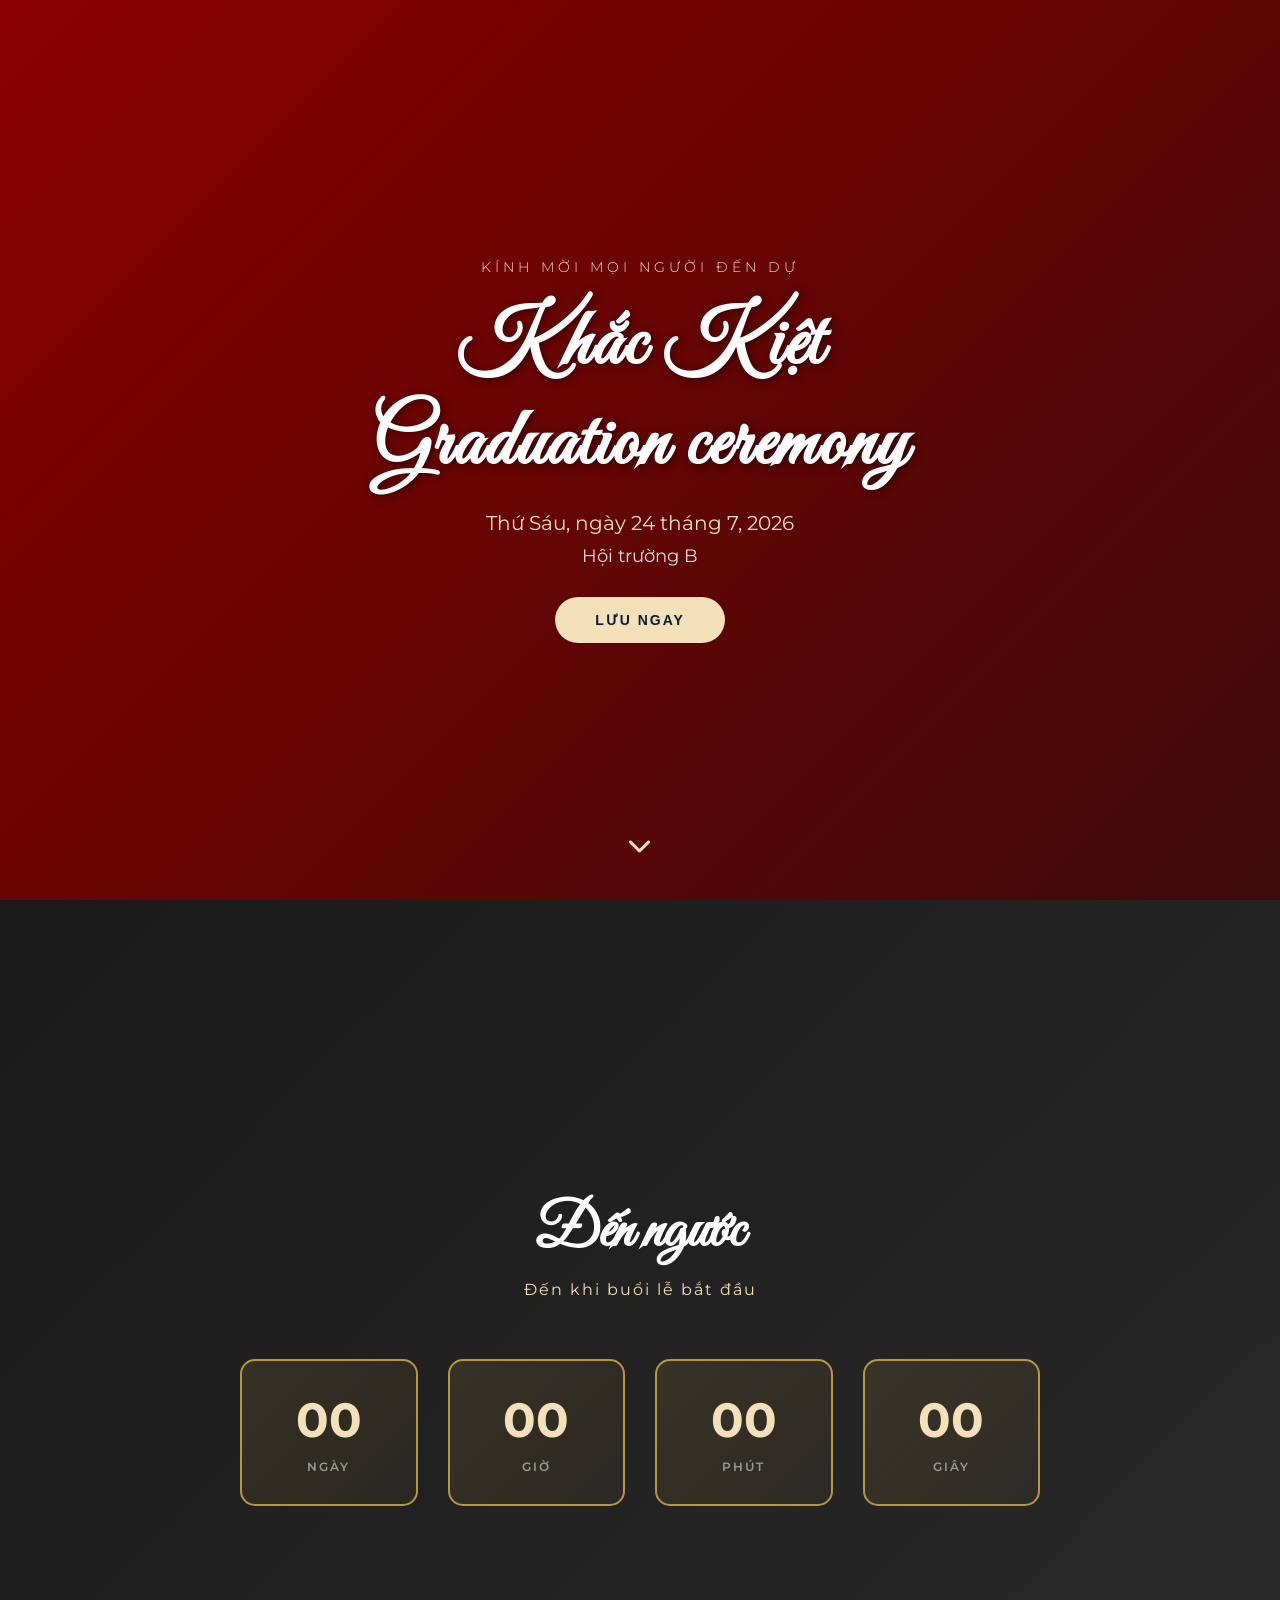
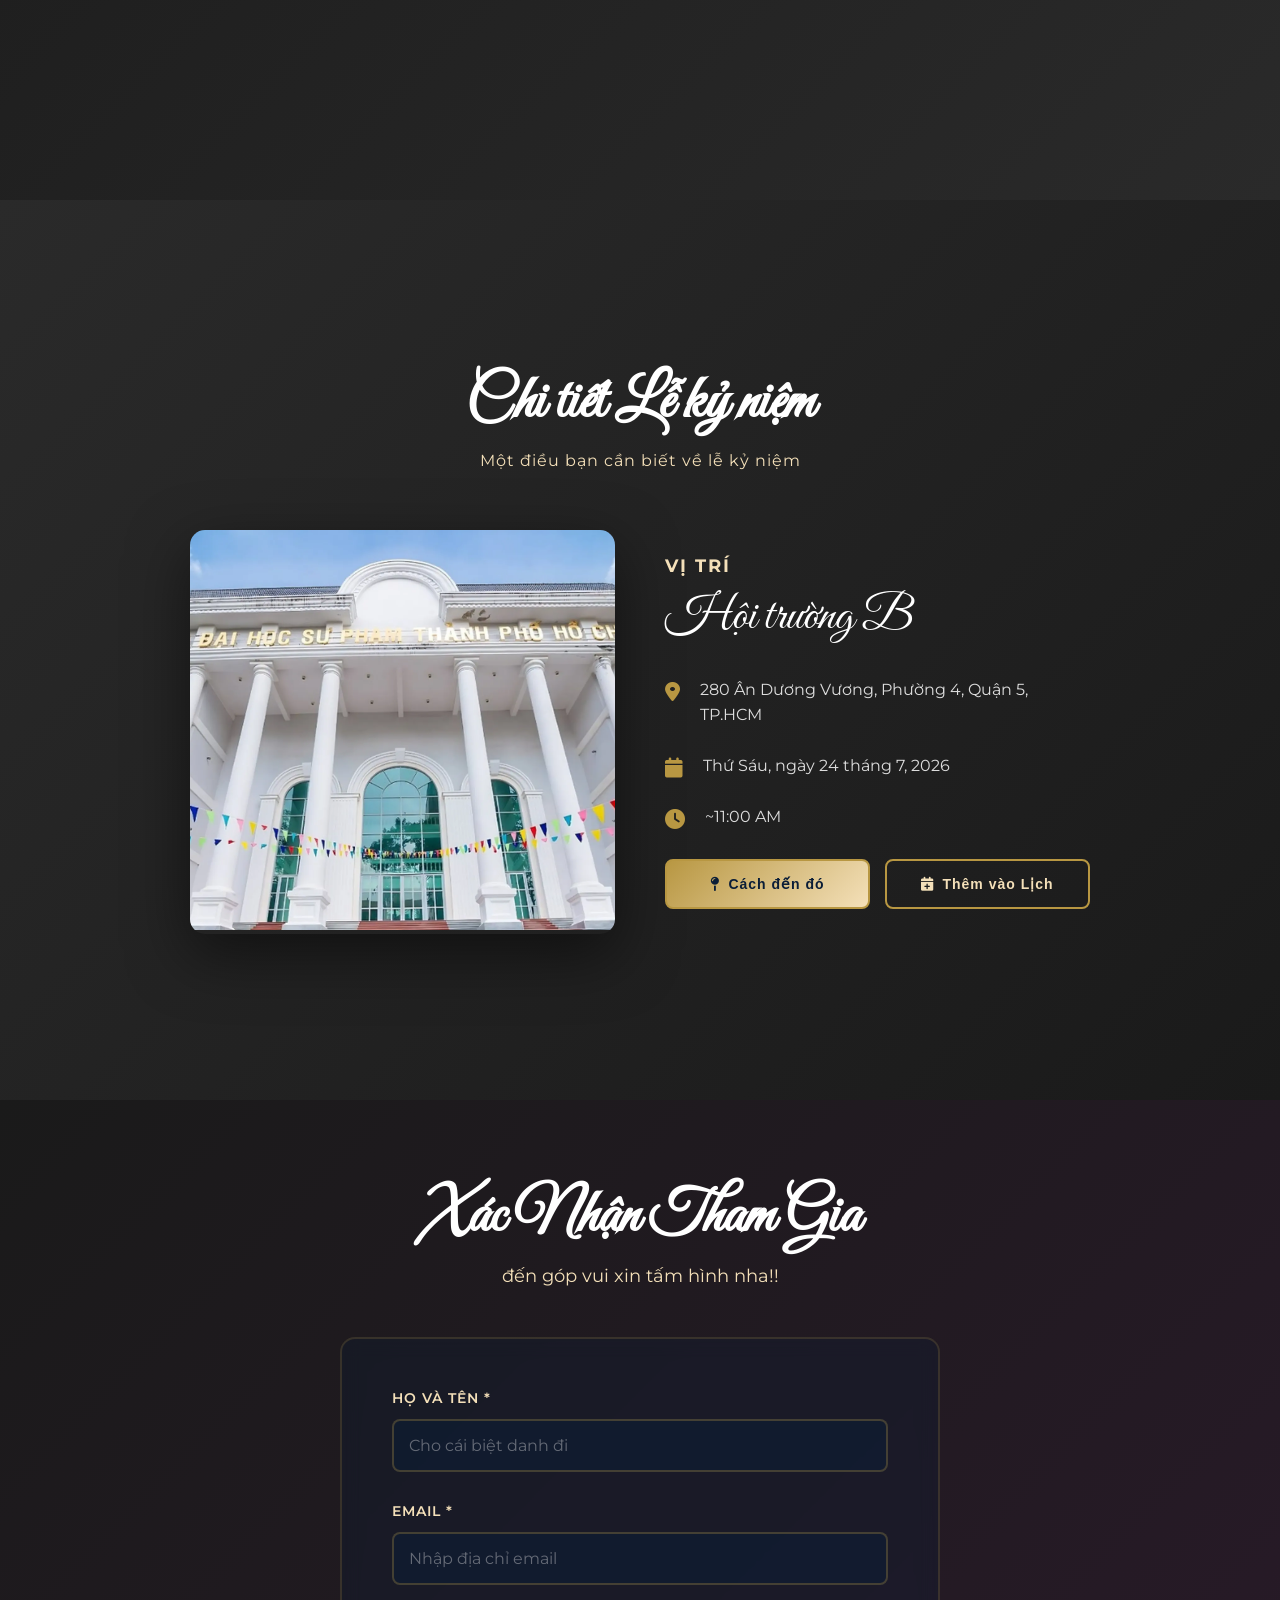
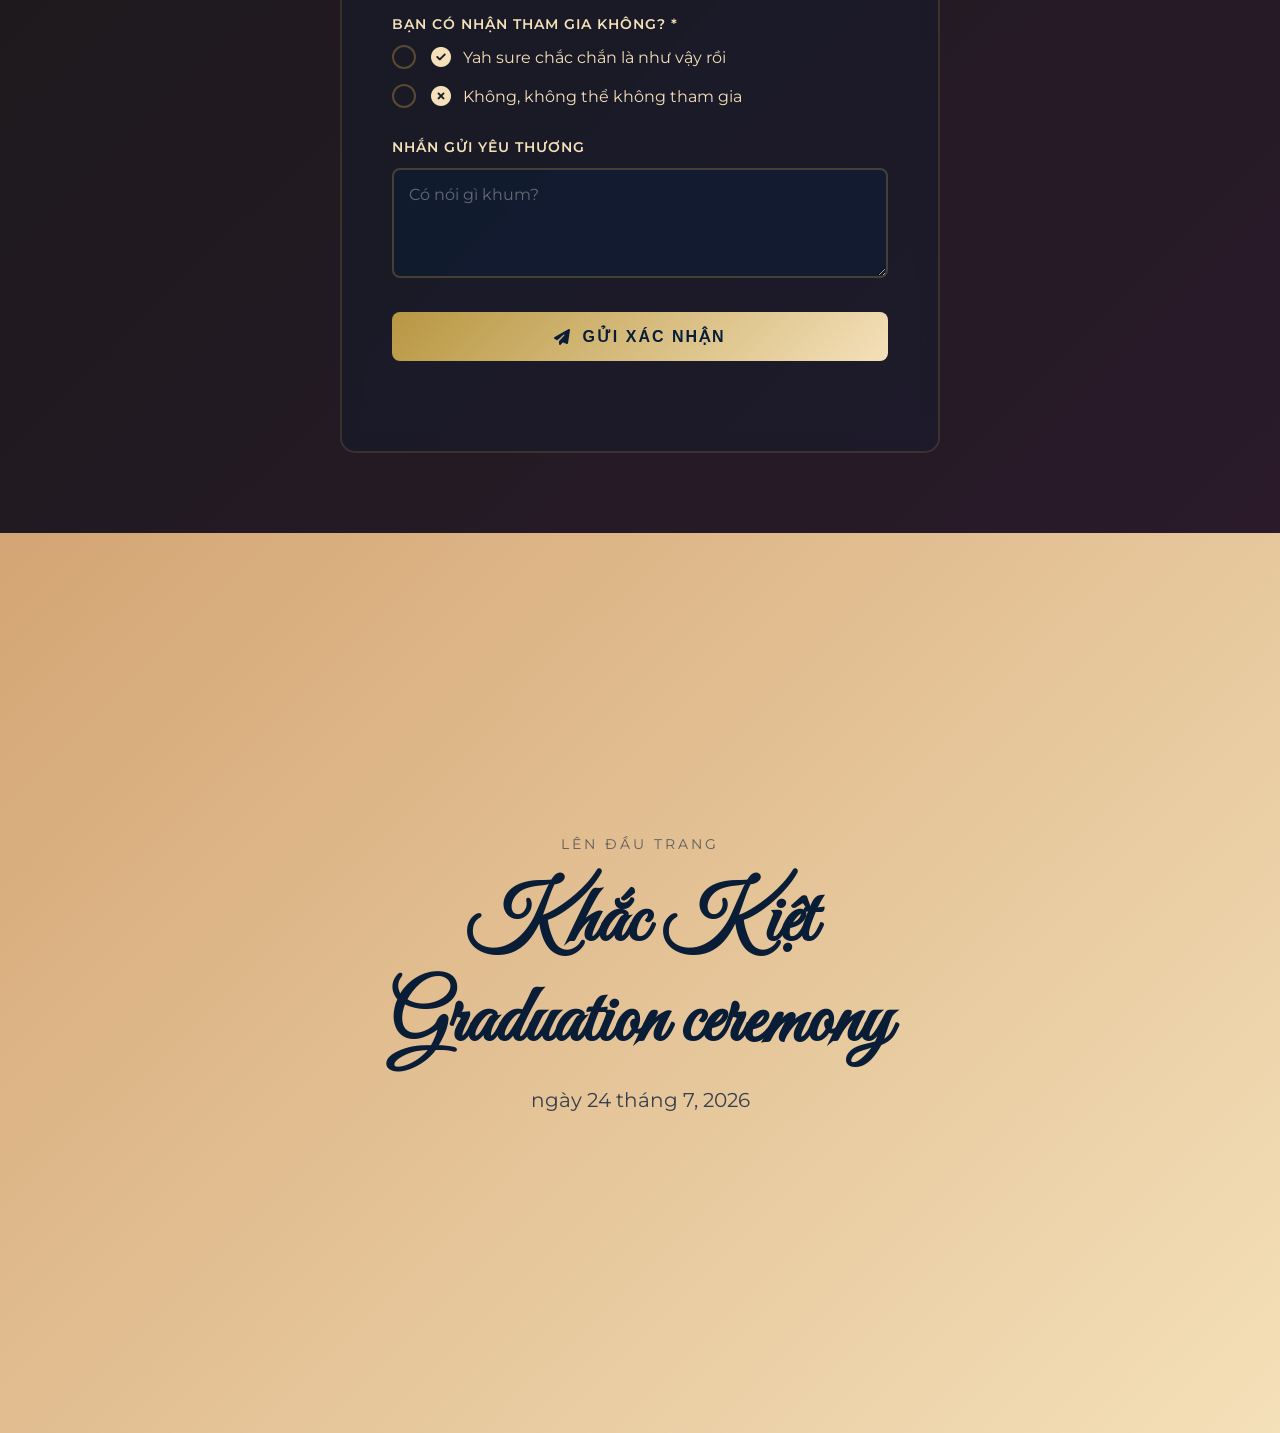
==== index.html @ 96ebf15d "Add files via upload" ====
<!DOCTYPE html>
<html lang="vi">
<head>
    <meta charset="UTF-8">
    <meta name="viewport" content="width=device-width, initial-scale=1.0">
    <title>Khắc Kiệt Graduation Ceremony - Lễ Tốt Nghiệp</title>
    <link href="https://fonts.googleapis.com/css2?family=Great+Vibes&family=Montserrat:wght@300;400;600;700&display=swap" rel="stylesheet">
    <link rel="stylesheet" href="https://cdnjs.cloudflare.com/ajax/libs/font-awesome/6.4.0/css/all.min.css">
    <link rel="stylesheet" href="style.css">
</head>
<body>
    <!-- SECTION 1: HERO WITH CURTAIN EFFECT -->
    <section class="hero" id="hero">
        <div class="hero-content">
            <div class="hero-text-wrapper">
                <p class="hero-subtitle">Kính mời mọi người đến dự</p>
              <h1 class="hero-title">Khắc Kiệt<br>Graduation ceremony</h1>
                <p class="hero-date">Thứ Sáu, ngày 24 tháng 7, 2026</p>
                <p class="hero-location">Hội trường B</p>
                <button class="hero-btn">LƯU NGAY</button>
            </div>
        </div>
        <div class="scroll-indicator">
            <i class="fas fa-chevron-down"></i>
        </div>
    </section>

    <!-- SECTION 2: COUNTDOWN -->
    <section class="countdown-section" id="countdown-section">
        <h2 class="section-title">Đến ngước</h2>
        <p class="countdown-subtitle">Đến khi buổi lễ bắt đầu</p>
        <div class="countdown-container">
            <div class="countdown-box">
                <div class="countdown-number" id="days">16</div>
                <div class="countdown-label">NGÀY</div>
            </div>
            <div class="countdown-box">
                <div class="countdown-number" id="hours">06</div>
                <div class="countdown-label">GIỜ</div>
            </div>
            <div class="countdown-box">
                <div class="countdown-number" id="minutes">39</div>
                <div class="countdown-label">PHÚT</div>
            </div>
            <div class="countdown-box">
                <div class="countdown-number" id="seconds">55</div>
                <div class="countdown-label">GIÂY</div>
            </div>
        </div>
    </section>

    <!-- SECTION 3: EVENT DETAILS -->
    <section class="event-details" id="event-details">
        <h2 class="section-title">Chi tiết Lễ kỷ niệm</h2>
        <p class="event-subtitle">Một điều bạn cần biết về lễ kỷ niệm</p>
        
        <div class="event-container">
            <div class="event-image-wrapper">
                <img src="hcmue.webp" alt="Event Venue" class="event-image">
            </div>
            
            <div class="event-info">
                <h3 class="event-venue-title">Vị trí</h3>
                <p class="event-venue-name">Hội trường B</p>
                
                <div class="event-detail-item">
                    <i class="fas fa-map-marker-alt"></i>
                    <p>280 Ân Dương Vương, Phường 4, Quận 5, TP.HCM</p>
                </div>
                
                <div class="event-detail-item">
                    <i class="fas fa-calendar"></i>
                    <p>Thứ Sáu, ngày 24 tháng 7, 2026</p>
                </div>
                
                <div class="event-detail-item">
                    <i class="fas fa-clock"></i>
                    <p>~11:00 AM</p>
                </div>
                
                <div class="button-group">
                    <button class="btn-primary">
                        <i class="fas fa-map-pin"></i> Cách đến đó
                    </button>
                    <button class="btn-secondary">
                        <i class="fas fa-calendar-plus"></i> Thêm vào Lịch
                    </button>
                </div>
            </div>
        </div>
    </section>

    <!-- SECTION 4: RSVP SURVEY -->
    <section class="rsvp-section" id="rsvp-section">
        <h2 class="section-title">Xác Nhận Tham Gia</h2>
        <p class="rsvp-subtitle"> đến góp vui xin tấm hình nha!!</p>
        
        <form class="rsvp-form" id="rsvpForm" action="https://formspree.io/f/xyzqwert" method="POST">
            <div class="form-group">
                <label for="name">Họ và Tên *</label>
                <input type="text" id="name" name="name" required placeholder="Cho cái biệt danh đi">
            </div>
            
            <div class="form-group">
                <label for="email">Email *</label>
                <input type="email" id="email" name="email" required placeholder="Nhập địa chỉ email">
            </div>
            
            <div class="form-group">
                <label>Bạn có  nhận tham gia không? *</label>
                <div class="radio-group">
                    <div class="radio-item">
                        <input type="radio" id="attendance-yes" name="attendance" value="Có tham gia" required>
                        <label for="attendance-yes">
                            <i class="fas fa-check-circle"></i>
                            <span>Yah sure chắc chắn là như vậy rồi</span>
                        </label>
                    </div>
                    <div class="radio-item">
                        <input type="radio" id="attendance-no" name="attendance" value="Không tham gia" required>
                        <label for="attendance-no">
                            <i class="fas fa-times-circle"></i>
                            <span>Không, không thể không tham gia</span>
                        </label>
                    </div>
                </div>
            </div>
            
            <div class="form-group">
                <label for="message">Nhắn gửi yêu thương</label>
                <textarea id="message" name="message" placeholder="Có nói gì khum?" rows="4"></textarea>
            </div>
            
            <button type="submit" class="btn-submit">
                <i class="fas fa-paper-plane"></i> Gửi Xác Nhận
            </button>
            
            <p class="form-message" id="formMessage"></p>
        </form>
    </section>

    <!-- SECTION 5: FOOTER -->
    <footer class="footer" id="footer">
        <div class="footer-content">
            <p class="footer-heading">LÊN ĐẦU TRANG</p>
            <h2 class="footer-title">Khắc Kiệt Graduation ceremony</h2>
            <p class="footer-date">ngày 24 tháng 7, 2026</p>
            <p class="footer-message"></p>
        </div>
    </footer>

    <script src="script.js"></script>
</body>
</html>
---- style.css ----
:root {
    --navy-blue: #0A1D37;
    --gold-light: #F4E0B9;
    --gold-dark: #B89742;
    --dark-bg: #1a1a1a;
    --text-light: #e0e0e0;
}

* {
    margin: 0;
    padding: 0;
    box-sizing: border-box;
}

html {
    scroll-behavior: smooth;
}

body {
    font-family: 'Montserrat', sans-serif;
    background: var(--dark-bg);
    color: var(--text-light);
    overflow-x: hidden;
}

/* ============================================
   SECTION 1: HERO WITH CURTAIN
   ============================================ */
.hero {
    height: 100vh;
    position: relative;
    background: linear-gradient(135deg, #8B0000 0%, #3d0a0a 100%);
    display: flex;
    align-items: center;
    justify-content: center;
    overflow: hidden;
}

.hero-content {
    position: relative;
    z-index: 2;
    text-align: center;
    animation: fadeInUp 1s ease-out backwards;
}

.hero-text-wrapper {
    max-width: 800px;
}

.hero-subtitle {
    font-size: 14px;
    letter-spacing: 4px;
    text-transform: uppercase;
    color: var(--gold-light);
    margin-bottom: 20px;
    font-weight: 300;
    animation: slideInDown 1s ease-out 0.3s backwards;
}

.hero-title {
    font-family: 'Great Vibes', cursive;
    font-size: 80px;
    color: white;
    margin-bottom: 15px;
    animation: slideInUp 1s ease-out 0.5s backwards;
    letter-spacing: 2px;
    text-shadow: 2px 2px 8px rgba(0, 0, 0, 0.5);
}

.hero-date {
    font-size: 20px;
    color: var(--gold-light);
    margin-bottom: 10px;
    animation: fadeIn 0.8s ease-out 0.7s backwards;
}

.hero-location {
    font-size: 18px;
    color: #ddd;
    margin-bottom: 30px;
    animation: fadeIn 0.8s ease-out 0.8s backwards;
}

.hero-btn {
    padding: 15px 40px;
    background: var(--gold-light);
    color: var(--navy-blue);
    border: none;
    border-radius: 50px;
    font-size: 14px;
    font-weight: 700;
    letter-spacing: 2px;
    cursor: pointer;
    transition: all 0.3s ease;
    animation: slideInUp 0.8s ease-out 0.9s backwards;
}

.hero-btn:hover {
    background: var(--gold-dark);
    color: white;
    transform: translateY(-3px);
    box-shadow: 0 10px 30px rgba(180, 151, 66, 0.4);
}

.scroll-indicator {
    position: absolute;
    bottom: 40px;
    left: 50%;
    transform: translateX(-50%);
    font-size: 24px;
    color: var(--gold-light);
    animation: bounce 2s infinite 1.2s;
    z-index: 2;
}

@keyframes bounce {
    0%, 100% {
        transform: translateX(-50%) translateY(0);
        opacity: 0;
    }
    10% {
        opacity: 1;
    }
    50% {
        transform: translateX(-50%) translateY(-20px);
        opacity: 1;
    }
    90% {
        opacity: 1;
    }
}

/* ============================================
   SECTION 2: COUNTDOWN
   ============================================ */
.countdown-section {
    min-height: 100vh;
    background: linear-gradient(135deg, #1a1a1a 0%, #2a2a2a 100%);
    display: flex;
    flex-direction: column;
    align-items: center;
    justify-content: center;
    padding: 60px 20px;
    animation: sectionFadeIn 1s ease-out;
}

@keyframes sectionFadeIn {
    from {
        opacity: 0;
        transform: translateY(20px);
    }
    to {
        opacity: 1;
        transform: translateY(0);
    }
}

.section-title {
    font-family: 'Great Vibes', cursive;
    font-size: 60px;
    color: white;
    margin-bottom: 10px;
    animation: scaleIn 0.8s ease-out;
}

.countdown-subtitle {
    font-size: 16px;
    color: var(--gold-light);
    margin-bottom: 60px;
    letter-spacing: 2px;
    animation: fadeIn 0.8s ease-out 0.2s backwards;
}

.countdown-container {
    display: grid;
    grid-template-columns: repeat(auto-fit, minmax(140px, 1fr));
    gap: 30px;
    max-width: 800px;
    width: 100%;
}

.countdown-box {
    background: linear-gradient(135deg, rgba(184, 151, 66, 0.15) 0%, rgba(184, 151, 66, 0.05) 100%);
    border: 2px solid var(--gold-dark);
    border-radius: 15px;
    padding: 30px 20px;
    text-align: center;
    transition: all 0.3s ease;
    animation: slideInUp 0.8s ease-out backwards;
}

.countdown-box:nth-child(1) { animation-delay: 0.3s; }
.countdown-box:nth-child(2) { animation-delay: 0.4s; }
.countdown-box:nth-child(3) { animation-delay: 0.5s; }
.countdown-box:nth-child(4) { animation-delay: 0.6s; }

.countdown-box:hover {
    transform: translateY(-10px);
    border-color: var(--gold-light);
    background: linear-gradient(135deg, rgba(184, 151, 66, 0.25) 0%, rgba(184, 151, 66, 0.1) 100%);
    box-shadow: 0 15px 40px rgba(184, 151, 66, 0.2);
}

.countdown-number {
    font-size: 48px;
    font-weight: 700;
    color: var(--gold-light);
    margin-bottom: 10px;
}

.countdown-label {
    font-size: 12px;
    letter-spacing: 2px;
    text-transform: uppercase;
    color: #999;
    font-weight: 600;
}

/* ============================================
   SECTION 3: EVENT DETAILS
   ============================================ */
.event-details {
    min-height: 100vh;
    background: linear-gradient(135deg, #2a2a2a 0%, #1a1a1a 100%);
    padding: 80px 20px;
    display: flex;
    flex-direction: column;
    align-items: center;
    justify-content: center;
}

.event-subtitle {
    font-size: 16px;
    color: var(--gold-light);
    margin-bottom: 60px;
    letter-spacing: 1px;
    animation: fadeIn 0.8s ease-out 0.2s backwards;
}

.event-container {
    max-width: 900px;
    width: 100%;
    display: grid;
    grid-template-columns: 1fr 1fr;
    gap: 50px;
    align-items: center;
}

.event-image-wrapper {
    overflow: hidden;
    border-radius: 15px;
    box-shadow: 0 20px 60px rgba(0, 0, 0, 0.5);
    animation: slideInLeft 1s ease-out;
}

.event-image {
    width: 100%;
    height: 400px;
    object-fit: cover;
    transition: transform 0.5s ease;
}

.event-image-wrapper:hover .event-image {
    transform: scale(1.05);
}

.event-info {
    animation: slideInRight 1s ease-out;
}

.event-venue-title {
    font-size: 18px;
    color: var(--gold-light);
    margin-bottom: 10px;
    text-transform: uppercase;
    letter-spacing: 2px;
}

.event-venue-name {
    font-family: 'Great Vibes', cursive;
    font-size: 48px;
    color: white;
    margin-bottom: 30px;
}

.event-detail-item {
    display: flex;
    align-items: flex-start;
    margin-bottom: 25px;
    animation: fadeIn 0.8s ease-out backwards;
}

.event-detail-item:nth-child(1) { animation-delay: 0.3s; }
.event-detail-item:nth-child(2) { animation-delay: 0.4s; }
.event-detail-item:nth-child(3) { animation-delay: 0.5s; }

.event-detail-item i {
    font-size: 20px;
    color: var(--gold-dark);
    margin-right: 20px;
    margin-top: 5px;
    flex-shrink: 0;
}

.event-detail-item p {
    font-size: 16px;
    line-height: 1.6;
    color: #ddd;
}

.button-group {
    display: grid;
    grid-template-columns: 1fr 1fr;
    gap: 15px;
    margin-top: 30px;
    animation: fadeIn 0.8s ease-out 0.6s backwards;
}

.btn-primary,
.btn-secondary {
    padding: 15px 20px;
    border: 2px solid var(--gold-dark);
    border-radius: 8px;
    font-size: 14px;
    font-weight: 700;
    letter-spacing: 1px;
    cursor: pointer;
    transition: all 0.3s ease;
    display: flex;
    align-items: center;
    justify-content: center;
    gap: 8px;
}

.btn-primary {
    background: linear-gradient(135deg, var(--gold-dark) 0%, var(--gold-light) 100%);
    color: var(--navy-blue);
}

.btn-primary:hover {
    transform: translateY(-3px);
    box-shadow: 0 10px 30px rgba(184, 151, 66, 0.4);
}

.btn-secondary {
    background: transparent;
    color: var(--gold-light);
}

.btn-secondary:hover {
    background: rgba(184, 151, 66, 0.1);
    transform: translateY(-3px);
    border-color: var(--gold-light);
}

/* ============================================
   SECTION 4: RSVP SURVEY
   ============================================ */
.rsvp-section {
    min-height: 100vh;
    padding: 80px 40px;
    background: linear-gradient(135deg, #1a1a1a 0%, #2a1a2a 100%);
    display: flex;
    flex-direction: column;
    align-items: center;
    justify-content: center;
    animation: fadeIn 0.8s ease-out;
}

.rsvp-subtitle {
    font-size: 18px;
    color: var(--gold-light);
    text-align: center;
    margin-bottom: 50px;
    animation: fadeInUp 1s ease-out 0.2s backwards;
}

.rsvp-form {
    max-width: 600px;
    width: 100%;
    background: rgba(10, 29, 55, 0.3);
    padding: 50px;
    border-radius: 15px;
    border: 2px solid rgba(184, 151, 66, 0.2);
    animation: slideInUp 0.8s ease-out 0.3s backwards;
    backdrop-filter: blur(10px);
}

.form-group {
    margin-bottom: 30px;
    animation: fadeInUp 1s ease-out backwards;
}

.form-group:nth-child(1) { animation-delay: 0.4s; }
.form-group:nth-child(2) { animation-delay: 0.5s; }
.form-group:nth-child(3) { animation-delay: 0.6s; }
.form-group:nth-child(4) { animation-delay: 0.7s; }

.form-group label {
    display: block;
    font-size: 14px;
    font-weight: 600;
    text-transform: uppercase;
    letter-spacing: 1px;
    color: var(--gold-light);
    margin-bottom: 12px;
}

.form-group input[type="text"],
.form-group input[type="email"],
.form-group textarea {
    width: 100%;
    padding: 15px;
    border: 2px solid rgba(184, 151, 66, 0.3);
    border-radius: 8px;
    background: rgba(10, 29, 55, 0.5);
    color: var(--text-light);
    font-family: 'Montserrat', sans-serif;
    font-size: 16px;
    transition: all 0.3s ease;
    outline: none;
}

.form-group input[type="text"]:focus,
.form-group input[type="email"]:focus,
.form-group textarea:focus {
    border-color: var(--gold-light);
    background: rgba(10, 29, 55, 0.7);
    box-shadow: 0 0 15px rgba(184, 151, 66, 0.2);
}

.form-group input::placeholder,
.form-group textarea::placeholder {
    color: rgba(224, 224, 224, 0.4);
}

.radio-group {
    display: flex;
    flex-direction: column;
    gap: 15px;
}

.radio-item {
    display: flex;
    align-items: center;
    cursor: pointer;
    transition: all 0.3s ease;
}

.radio-item input[type="radio"] {
    appearance: none;
    -webkit-appearance: none;
    width: 24px;
    height: 24px;
    border: 2px solid rgba(184, 151, 66, 0.4);
    border-radius: 50%;
    cursor: pointer;
    transition: all 0.3s ease;
    margin-right: 15px;
    flex-shrink: 0;
}

.radio-item input[type="radio"]:hover {
    border-color: var(--gold-light);
    box-shadow: 0 0 10px rgba(184, 151, 66, 0.2);
}

.radio-item input[type="radio"]:checked {
    background: var(--gold-light);
    border-color: var(--gold-light);
    box-shadow: 0 0 15px rgba(184, 151, 66, 0.4);
}

.radio-item label {
    display: flex;
    align-items: center;
    gap: 12px;
    cursor: pointer;
    margin-bottom: 0;
    font-size: 16px;
    font-weight: 400;
    text-transform: none;
    letter-spacing: 0;
}

.radio-item i {
    color: var(--gold-light);
    font-size: 20px;
}

.btn-submit {
    width: 100%;
    padding: 15px;
    background: linear-gradient(135deg, var(--gold-dark) 0%, var(--gold-light) 100%);
    color: var(--navy-blue);
    border: none;
    border-radius: 8px;
    font-size: 16px;
    font-weight: 700;
    text-transform: uppercase;
    letter-spacing: 2px;
    cursor: pointer;
    transition: all 0.3s ease;
    display: flex;
    align-items: center;
    justify-content: center;
    gap: 10px;
    animation: fadeInUp 1s ease-out 0.8s backwards;
}

.btn-submit:hover {
    transform: translateY(-3px);
    box-shadow: 0 10px 30px rgba(184, 151, 66, 0.3);
}

.btn-submit:active {
    transform: translateY(-1px);
}

.form-message {
    text-align: center;
    margin-top: 20px;
    font-size: 14px;
    animation: fadeInUp 0.5s ease-out backwards;
    min-height: 20px;
}

.form-message.success {
    color: #4ade80;
}

.form-message.error {
    color: #f87171;
}

/* ============================================
   SECTION 5: FOOTER
   ============================================ */
.footer {
    background: linear-gradient(135deg, #D4A574 0%, #F4E0B9 100%);
    min-height: 100vh;
    display: flex;
    align-items: center;
    justify-content: center;
    padding: 60px 20px;
    animation: fadeInUp 1s ease-out;
}

.footer-content {
    text-align: center;
    max-width: 600px;
}

.footer-heading {
    font-size: 14px;
    letter-spacing: 3px;
    text-transform: uppercase;
    color: rgba(10, 29, 55, 0.6);
    margin-bottom: 20px;
    animation: slideInDown 0.8s ease-out 0.2s backwards;
}

.footer-title {
    font-family: 'Great Vibes', cursive;
    font-size: 80px;
    color: var(--navy-blue);
    margin-bottom: 15px;
    animation: scaleIn 0.8s ease-out 0.4s backwards;
}

.footer-date {
    font-size: 20px;
    color: rgba(10, 29, 55, 0.8);
    margin-bottom: 20px;
    animation: fadeIn 0.8s ease-out 0.5s backwards;
}

.footer-message {
    font-size: 16px;
    color: rgba(10, 29, 55, 0.7);
    font-style: italic;
    animation: fadeIn 0.8s ease-out 0.6s backwards;
}

/* ============================================
   GLOBAL ANIMATIONS
   ============================================ */
@keyframes fadeIn {
    from {
        opacity: 0;
    }
    to {
        opacity: 1;
    }
}

@keyframes fadeInUp {
    from {
        opacity: 0;
        transform: translateY(30px);
    }
    to {
        opacity: 1;
        transform: translateY(0);
    }
}

@keyframes slideInUp {
    from {
        opacity: 0;
        transform: translateY(40px);
    }
    to {
        opacity: 1;
        transform: translateY(0);
    }
}

@keyframes slideInDown {
    from {
        opacity: 0;
        transform: translateY(-40px);
    }
    to {
        opacity: 1;
        transform: translateY(0);
    }
}

@keyframes slideInLeft {
    from {
        opacity: 0;
        transform: translateX(-50px);
    }
    to {
        opacity: 1;
        transform: translateX(0);
    }
}

@keyframes slideInRight {
    from {
        opacity: 0;
        transform: translateX(50px);
    }
    to {
        opacity: 1;
        transform: translateX(0);
    }
}

@keyframes scaleIn {
    from {
        opacity: 0;
        transform: scale(0.9);
    }
    to {
        opacity: 1;
        transform: scale(1);
    }
}

/* ============================================
   RESPONSIVE
   ============================================ */
@media (max-width: 768px) {
    .hero-title {
        font-size: 50px;
    }

    .section-title {
        font-size: 40px;
    }

    .countdown-container {
        grid-template-columns: repeat(2, 1fr);
    }

    .event-container {
        grid-template-columns: 1fr;
        gap: 30px;
    }

    .event-image {
        height: 300px;
    }

    .button-group {
        grid-template-columns: 1fr;
    }

    .footer-title {
        font-size: 50px;
    }

    .rsvp-form {
        padding: 30px;
        border-radius: 12px;
    }

    .rsvp-section {
        padding: 60px 20px;
    }
}

@media (max-width: 480px) {
    .hero-title {
        font-size: 35px;
    }

    .section-title {
        font-size: 30px;
    }

    .countdown-container {
        grid-template-columns: 1fr;
    }

    .rsvp-form {
        padding: 20px;
        max-width: 100%;
    }

    .form-group input[type="text"],
    .form-group input[type="email"],
    .form-group textarea {
        padding: 12px;
        font-size: 14px;
    }

    .btn-submit {
        padding: 12px;
        font-size: 14px;
    }

    .radio-item input[type="radio"] {
        width: 20px;
        height: 20px;
    }

    .radio-item i {
        font-size: 16px;
    }

    .rsvp-section {
        padding: 40px 20px;
    }
}
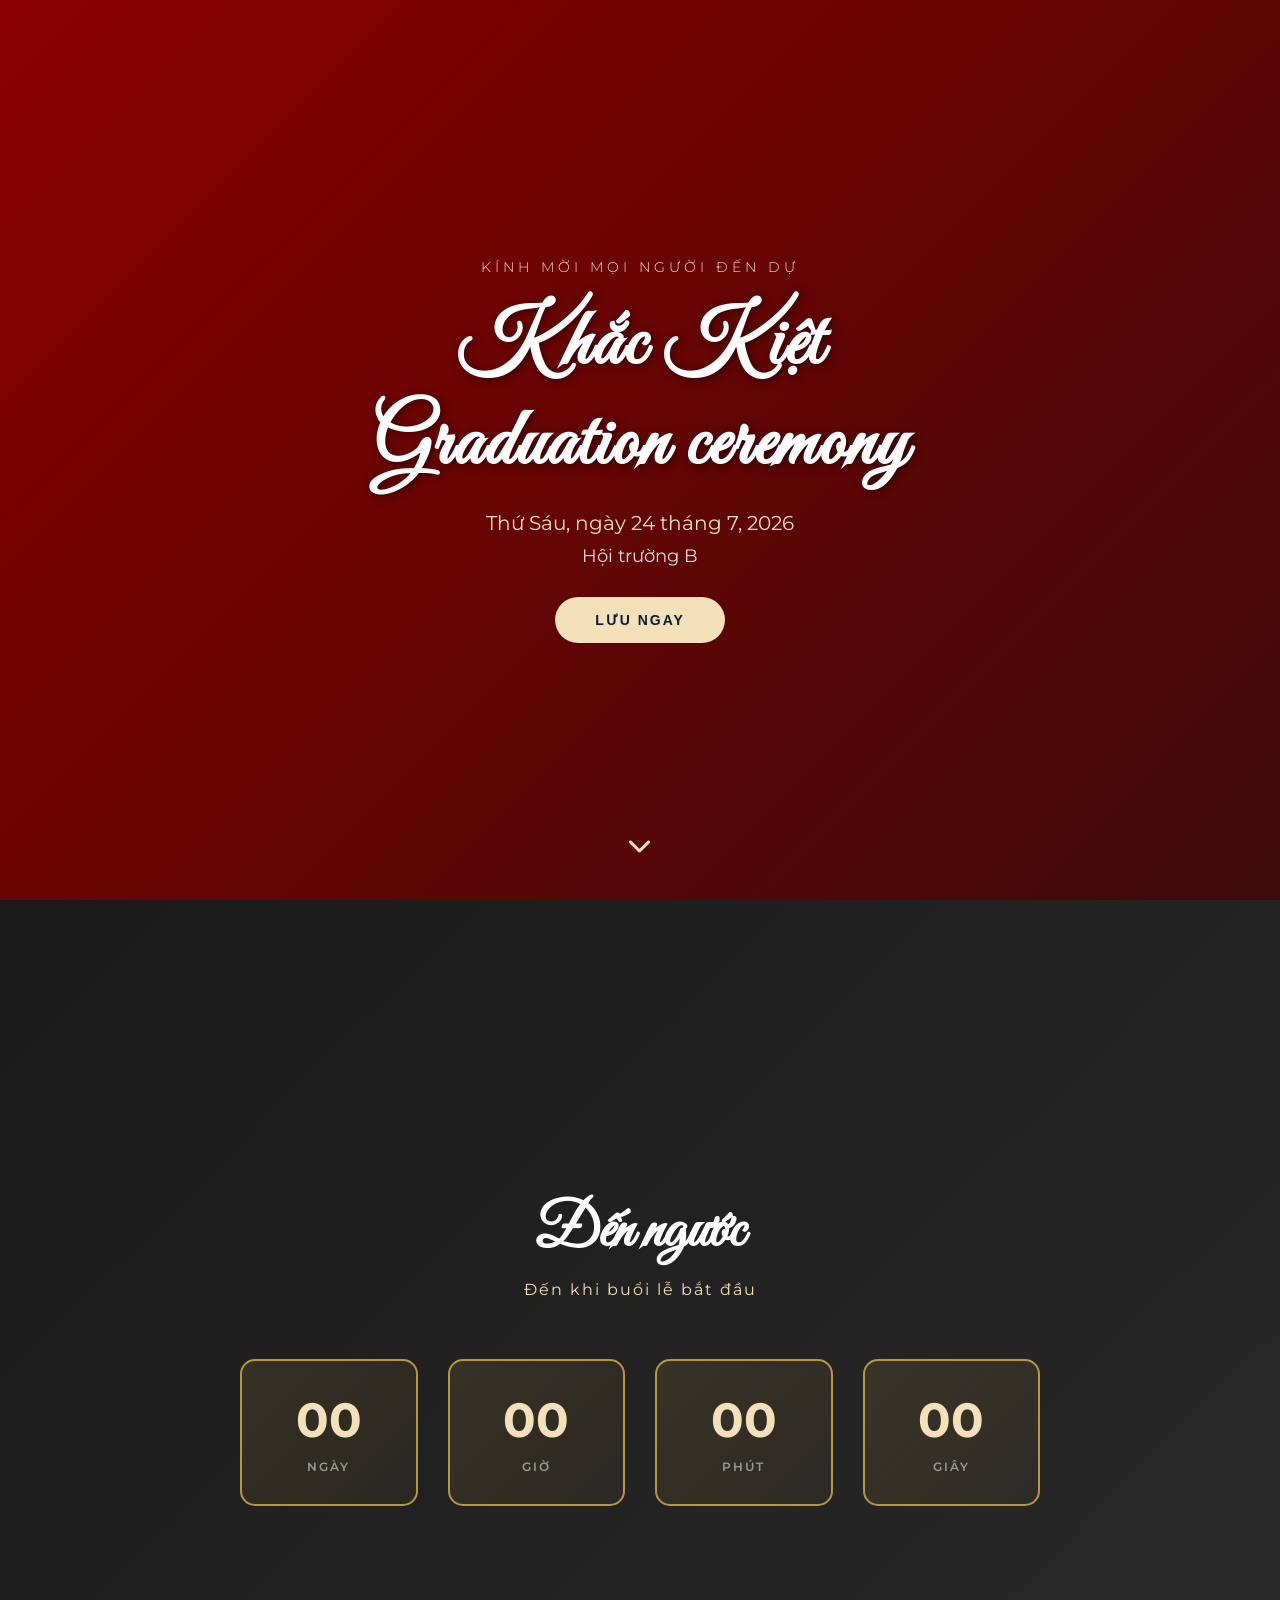
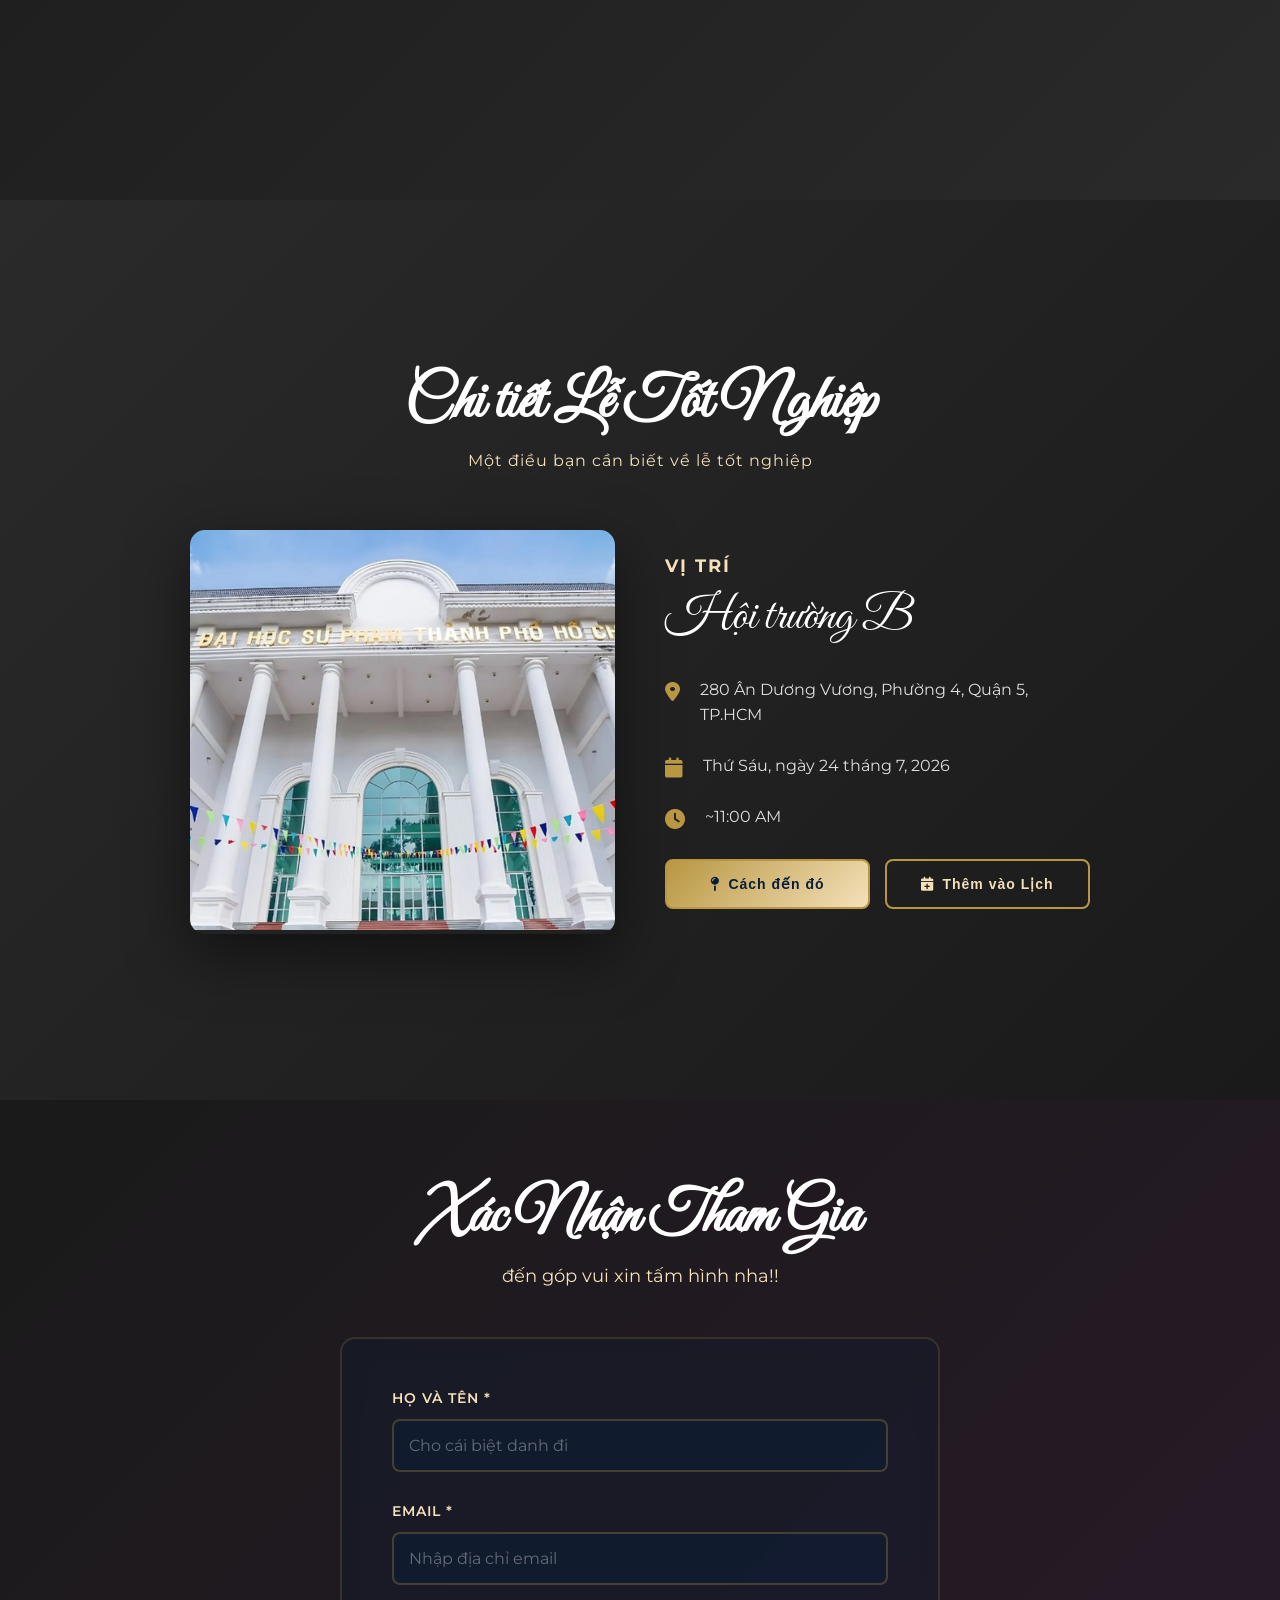
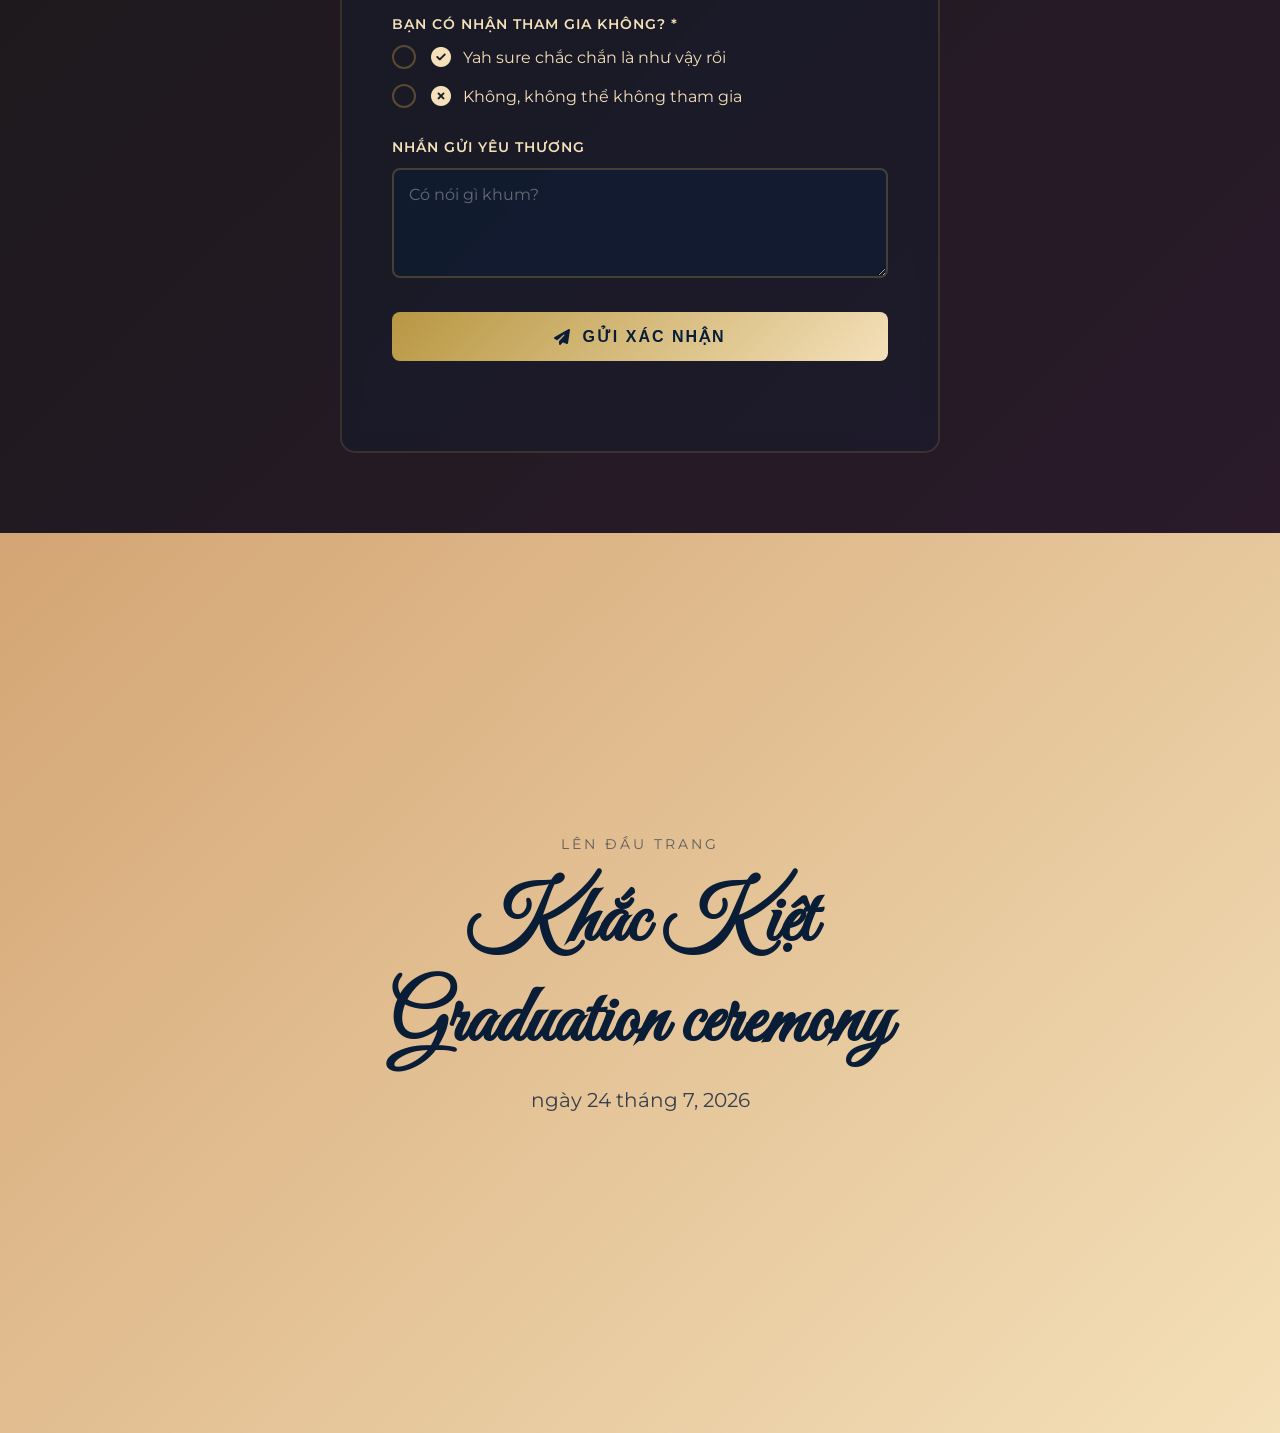
==== commit 610df306: "Add files via upload" ====
--- a/index.html
+++ b/index.html
@@ -51,8 +51,8 @@
 
     <!-- SECTION 3: EVENT DETAILS -->
     <section class="event-details" id="event-details">
-        <h2 class="section-title">Chi tiết Lễ kỷ niệm</h2>
-        <p class="event-subtitle">Một điều bạn cần biết về lễ kỷ niệm</p>
+        <h2 class="section-title">Chi tiết Lễ Tốt Nghiệp</h2>
+        <p class="event-subtitle">Một điều bạn cần biết về lễ tốt nghiệp</p>
         
         <div class="event-container">
             <div class="event-image-wrapper">
@@ -95,7 +95,7 @@
         <h2 class="section-title">Xác Nhận Tham Gia</h2>
         <p class="rsvp-subtitle"> đến góp vui xin tấm hình nha!!</p>
         
-        <form class="rsvp-form" id="rsvpForm" action="https://formspree.io/f/xyzqwert" method="POST">
+        <form class="rsvp-form" id="rsvpForm">
             <div class="form-group">
                 <label for="name">Họ và Tên *</label>
                 <input type="text" id="name" name="name" required placeholder="Cho cái biệt danh đi">
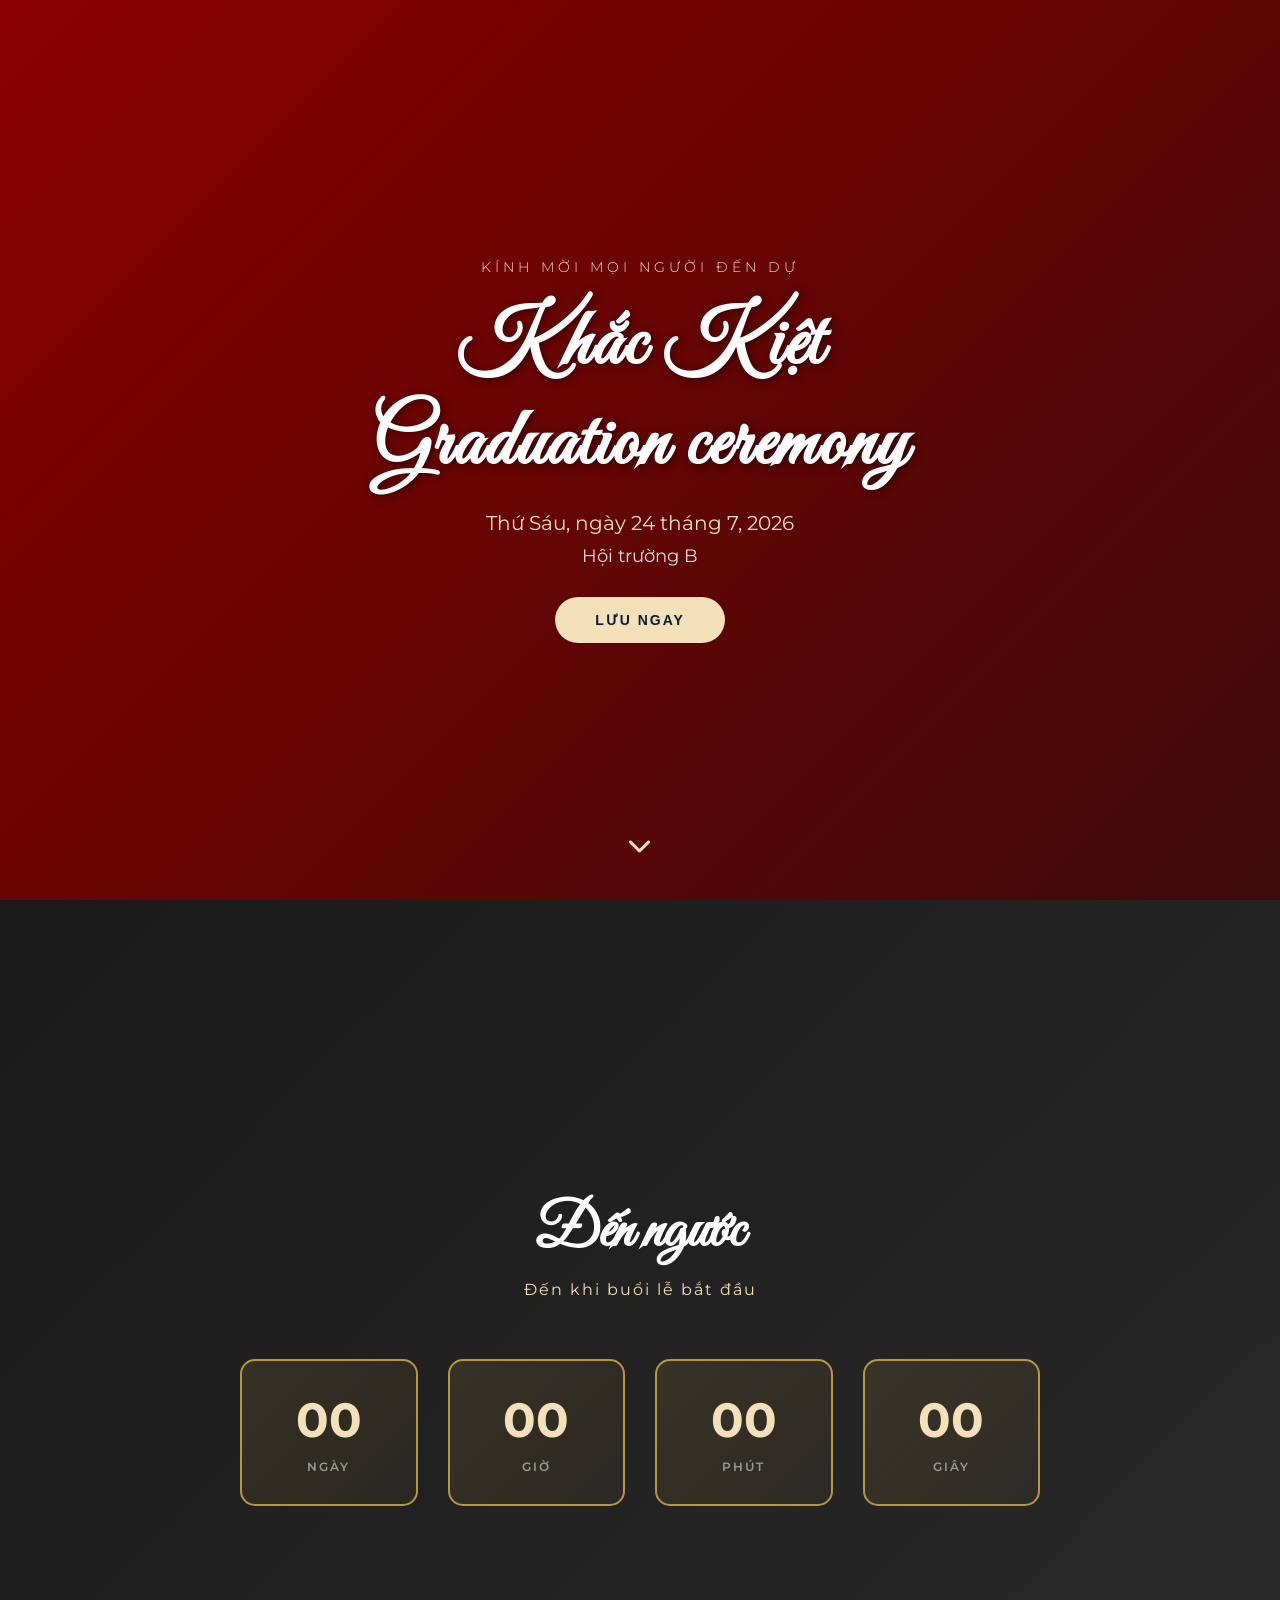
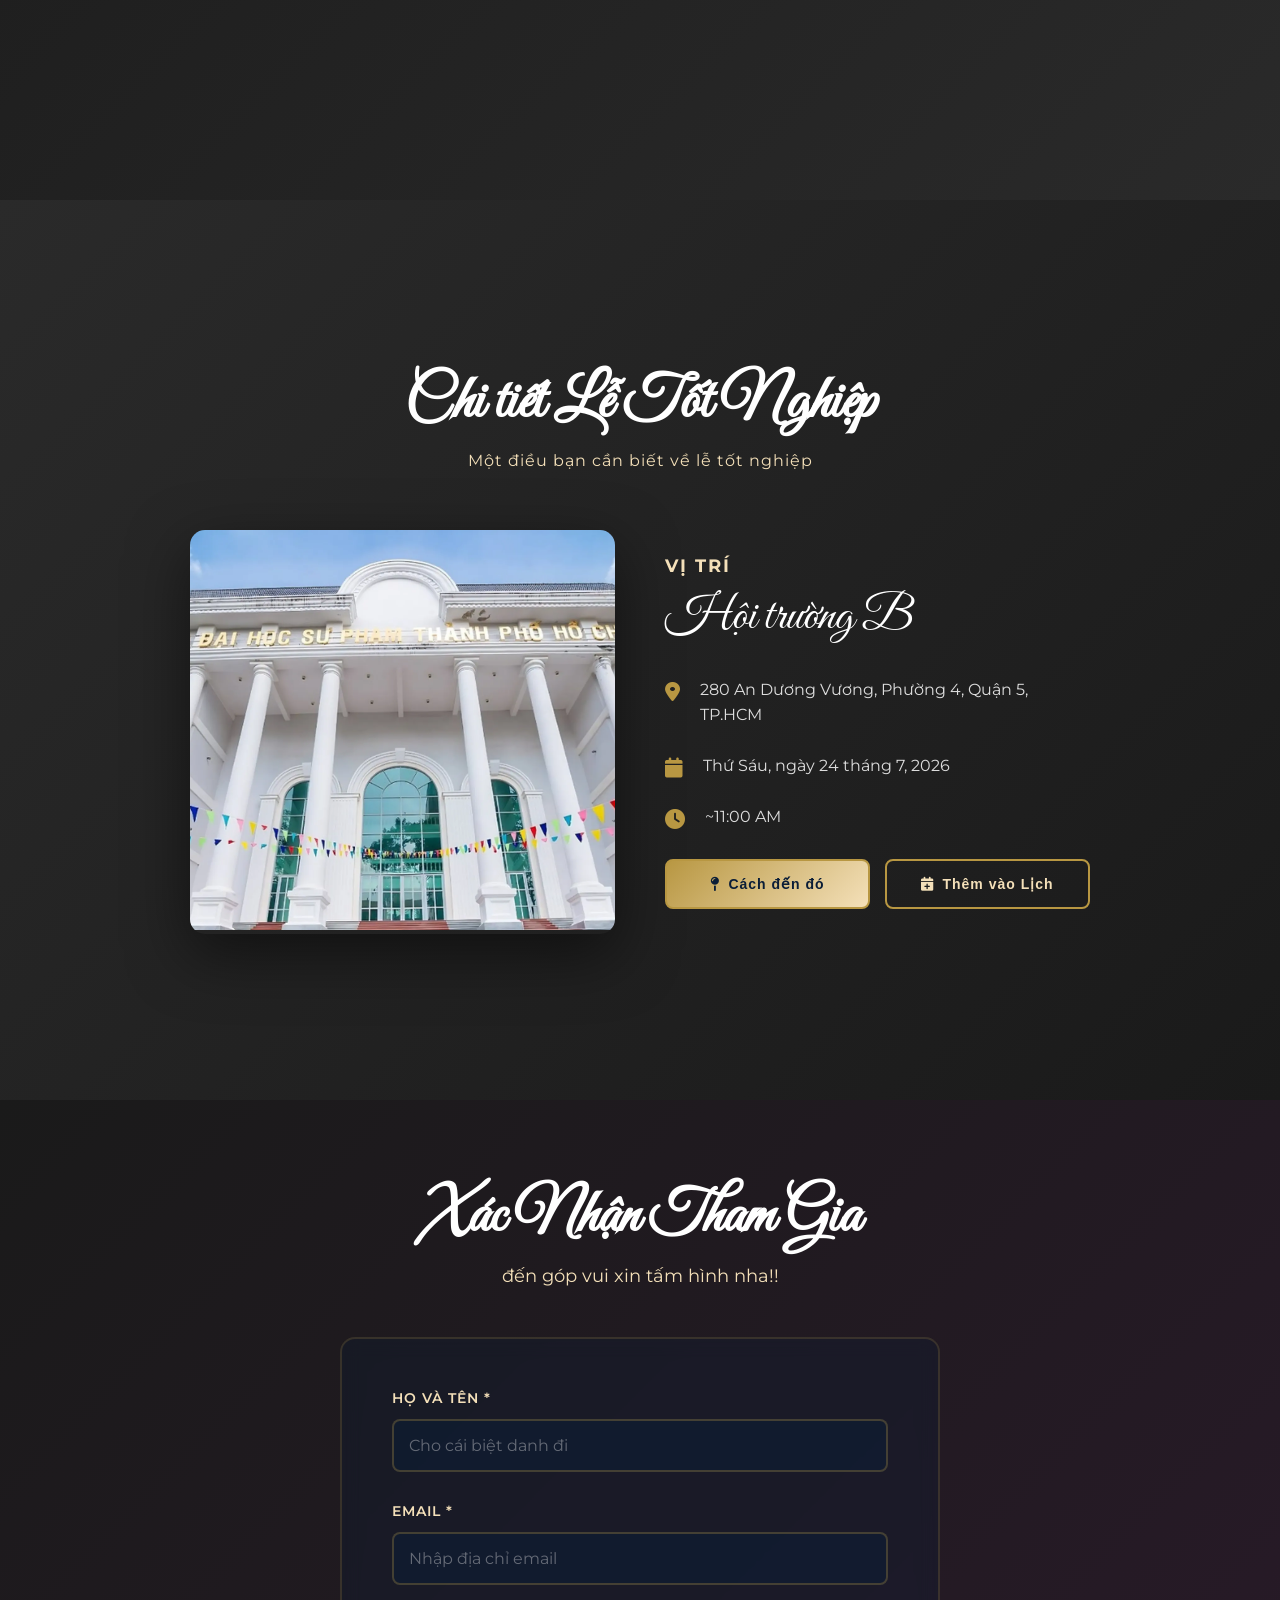
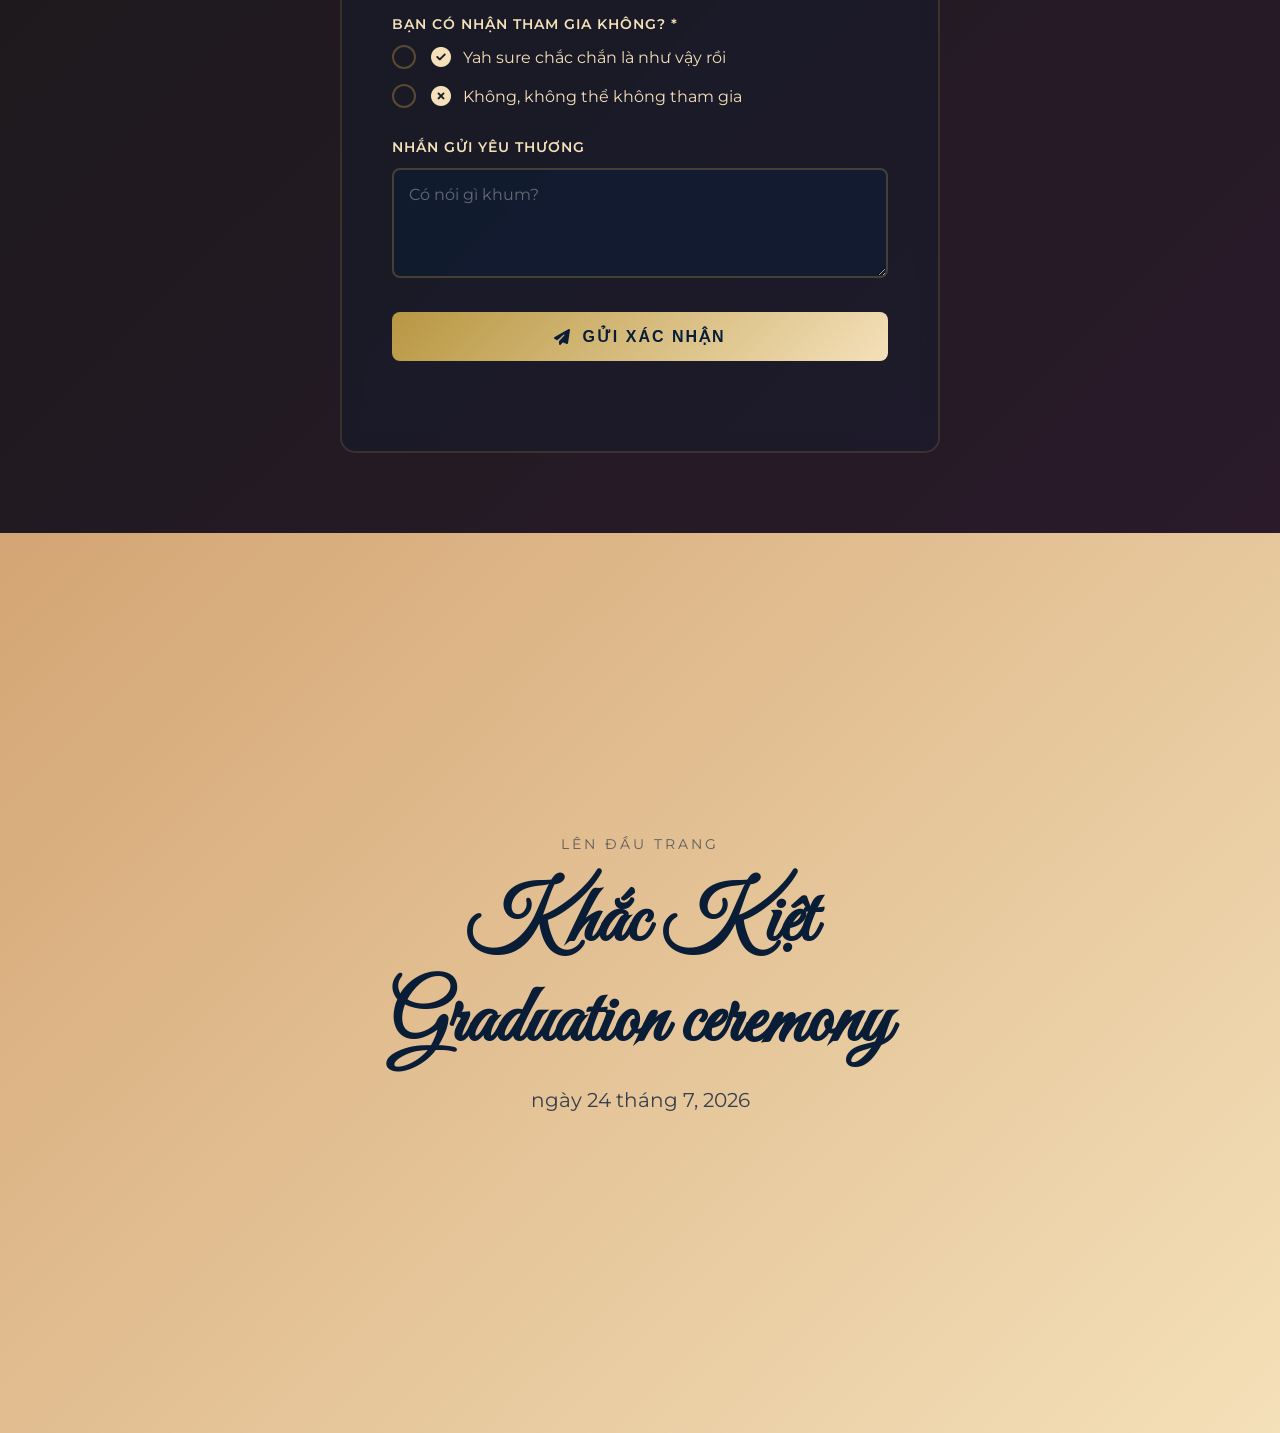
==== commit 4ad54295: "Add files via upload" ====
--- a/index.html
+++ b/index.html
@@ -65,7 +65,7 @@
                 
                 <div class="event-detail-item">
                     <i class="fas fa-map-marker-alt"></i>
-                    <p>280 Ân Dương Vương, Phường 4, Quận 5, TP.HCM</p>
+                    <p>280 An Dương Vương, Phường 4, Quận 5, TP.HCM</p>
                 </div>
                 
                 <div class="event-detail-item">
